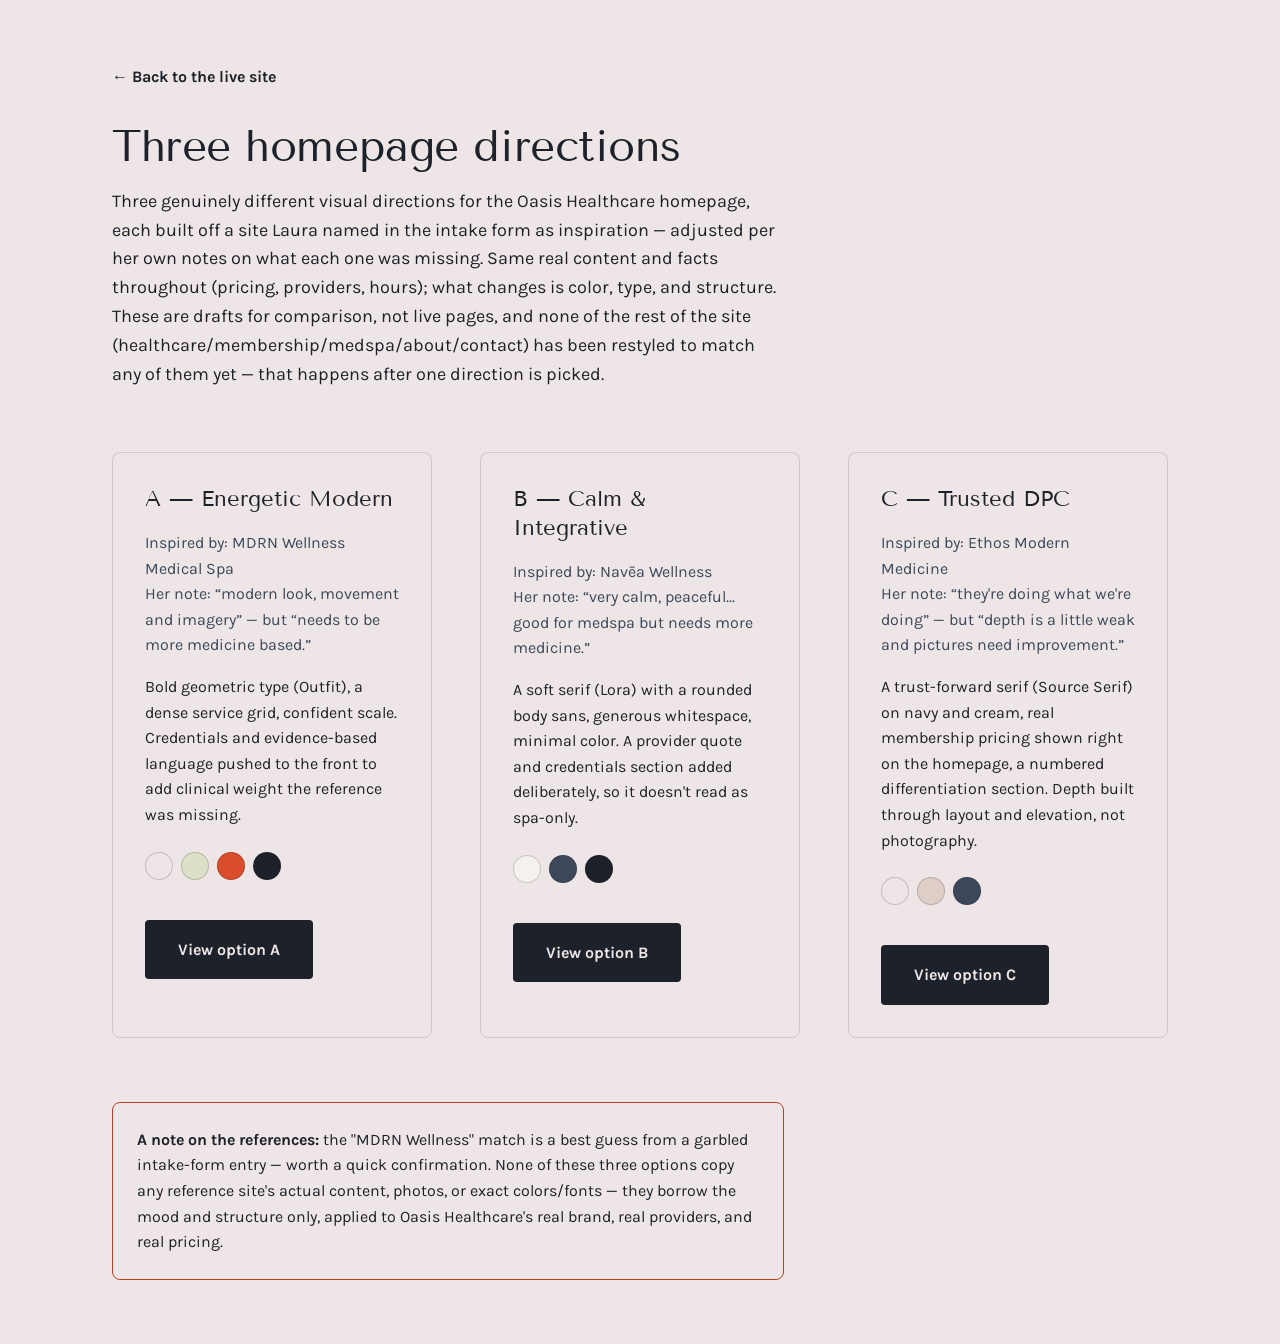
==== previews/index.html @ 7d480e85 "Add 3 homepage design options for client review Per the call transcript's own plan (mock up the home" ====
<!DOCTYPE html>
<html lang="en">
<head>
<meta charset="utf-8">
<meta name="viewport" content="width=device-width, initial-scale=1">
<title>Homepage Design Options | Oasis Healthcare</title>
<meta name="description" content="Three homepage design directions for Oasis Healthcare, for comparison.">
<meta name="robots" content="noindex,nofollow">
<link rel="icon" href="../favicon.ico" sizes="any">
<link rel="preconnect" href="https://fonts.googleapis.com">
<link rel="preconnect" href="https://fonts.gstatic.com" crossorigin>
<link href="https://fonts.googleapis.com/css2?family=Tenor+Sans&family=Karla:ital,wght@0,400;0,700;1,400&display=swap" rel="stylesheet">
<link rel="stylesheet" href="../styles.css">
<style>
  .option-grid { display: grid; gap: var(--space-5); margin-top: var(--space-6); }
  @media (min-width: 56rem) { .option-grid { grid-template-columns: repeat(3, 1fr); } }
  .option-card { background: var(--color-paper); border: 1px solid rgba(29,33,41,0.14); border-radius: var(--radius-md); padding: var(--space-4); display: flex; flex-direction: column; gap: var(--space-2); }
  .option-card__swatches { display: flex; gap: var(--space-1); margin-top: var(--space-1); }
  .option-card__swatch { width: 1.75rem; height: 1.75rem; border-radius: 50%; border: 1px solid rgba(29,33,41,0.2); }
  .option-card__meta { font-size: var(--text-body); color: var(--color-slate); }
</style>
</head>
<body>
<main class="wrap" style="padding-block: var(--space-6);">
  <a href="../index.html" style="font-weight: 700;">&larr; Back to the live site</a>
  <h1 class="h2" style="margin-top: var(--space-4);">Three homepage directions</h1>
  <p class="lede" style="margin-top: var(--space-2); max-width: 42rem;">Three genuinely different visual directions for the Oasis Healthcare homepage, each built off a site Laura named in the intake form as inspiration &mdash; adjusted per her own notes on what each one was missing. Same real content and facts throughout (pricing, providers, hours); what changes is color, type, and structure. These are drafts for comparison, not live pages, and none of the rest of the site (healthcare/membership/medspa/about/contact) has been restyled to match any of them yet &mdash; that happens after one direction is picked.</p>

  <div class="option-grid">
    <div class="option-card">
      <h2 class="h4">A &mdash; Energetic Modern</h2>
      <p class="option-card__meta">Inspired by: MDRN Wellness Medical Spa<br>Her note: &ldquo;modern look, movement and imagery&rdquo; &mdash; but &ldquo;needs to be more medicine based.&rdquo;</p>
      <p>Bold geometric type (Outfit), a dense service grid, confident scale. Credentials and evidence-based language pushed to the front to add clinical weight the reference was missing.</p>
      <div class="option-card__swatches" aria-hidden="true">
        <span class="option-card__swatch" style="background:#EEE6E6"></span>
        <span class="option-card__swatch" style="background:#DCE0C6"></span>
        <span class="option-card__swatch" style="background:#D94D2A"></span>
        <span class="option-card__swatch" style="background:#1D2129"></span>
      </div>
      <a class="btn btn--primary" style="margin-top: var(--space-3); align-self: flex-start;" href="landing-energetic.html">View option A</a>
    </div>

    <div class="option-card">
      <h2 class="h4">B &mdash; Calm &amp; Integrative</h2>
      <p class="option-card__meta">Inspired by: Nav&#275;a Wellness<br>Her note: &ldquo;very calm, peaceful... good for medspa but needs more medicine.&rdquo;</p>
      <p>A soft serif (Lora) with a rounded body sans, generous whitespace, minimal color. A provider quote and credentials section added deliberately, so it doesn't read as spa-only.</p>
      <div class="option-card__swatches" aria-hidden="true">
        <span class="option-card__swatch" style="background:#F5F1EC"></span>
        <span class="option-card__swatch" style="background:#3C485A"></span>
        <span class="option-card__swatch" style="background:#1D2129"></span>
      </div>
      <a class="btn btn--primary" style="margin-top: var(--space-3); align-self: flex-start;" href="landing-calm.html">View option B</a>
    </div>

    <div class="option-card">
      <h2 class="h4">C &mdash; Trusted DPC</h2>
      <p class="option-card__meta">Inspired by: Ethos Modern Medicine<br>Her note: &ldquo;they're doing what we're doing&rdquo; &mdash; but &ldquo;depth is a little weak and pictures need improvement.&rdquo;</p>
      <p>A trust-forward serif (Source Serif) on navy and cream, real membership pricing shown right on the homepage, a numbered differentiation section. Depth built through layout and elevation, not photography.</p>
      <div class="option-card__swatches" aria-hidden="true">
        <span class="option-card__swatch" style="background:#EEE6E6"></span>
        <span class="option-card__swatch" style="background:#DFCEC8"></span>
        <span class="option-card__swatch" style="background:#3C485A"></span>
      </div>
      <a class="btn btn--primary" style="margin-top: var(--space-3); align-self: flex-start;" href="landing-trusted.html">View option C</a>
    </div>
  </div>

  <div class="notice" style="margin-top: var(--space-6); max-width: 42rem;">
    <p><strong>A note on the references:</strong> the "MDRN Wellness" match is a best guess from a garbled intake-form entry &mdash; worth a quick confirmation. None of these three options copy any reference site's actual content, photos, or exact colors/fonts &mdash; they borrow the mood and structure only, applied to Oasis Healthcare's real brand, real providers, and real pricing.</p>
  </div>
</main>
</body>
</html>
---- styles.css ----
@import url("tokens.css");

/* ---------------------------------------------------------------------
   Reset & base
--------------------------------------------------------------------- */
*, *::before, *::after { box-sizing: border-box; }
html, body { margin: 0; padding: 0; }
html {
  overflow-x: clip;
  -webkit-text-size-adjust: 100%;
}
body {
  overflow-x: clip;
  background: var(--color-paper);
  color: var(--color-ink);
  font-family: var(--font-body);
  font-size: var(--text-body);
  line-height: 1.6;
  -webkit-font-smoothing: antialiased;
}
img, svg { display: block; max-width: 100%; height: auto; }
a { color: inherit; text-decoration: none; }
ul, ol { margin: 0; padding: 0; list-style: none; }
button, input, textarea { font: inherit; color: inherit; }
h1, h2, h3, h4 {
  font-family: var(--font-display);
  font-weight: 400;
  margin: 0;
  overflow-wrap: anywhere;
  min-width: 0;
}
p { margin: 0; }

/* Focus ring — never animated, always visible */
a:focus-visible,
button:focus-visible,
input:focus-visible,
textarea:focus-visible,
summary:focus-visible {
  outline: 2px solid var(--color-focus);
  outline-offset: 2px;
}

@media (prefers-reduced-motion: reduce) {
  *, *::before, *::after {
    animation-duration: 0.01ms !important;
    animation-iteration-count: 1 !important;
    transition-duration: 0.01ms !important;
    scroll-behavior: auto !important;
  }
}

/* ---------------------------------------------------------------------
   Layout
--------------------------------------------------------------------- */
.wrap {
  max-width: var(--max-width);
  margin-inline: auto;
  padding-inline: var(--space-3);
}
@media (min-width: 48rem) {
  .wrap { padding-inline: var(--space-5); }
}

.section { padding-block: var(--space-6); }
@media (min-width: 48rem) {
  .section { padding-block: var(--space-7); }
}
.section--tint { background: var(--color-paper-tint); }
.section--slate { background: var(--color-slate); color: var(--color-paper); --color-focus: var(--color-paper); }
.section--slate h1, .section--slate h2, .section--slate h3, .section--slate h4 { color: var(--color-paper); }

.grid { display: grid; gap: var(--space-4); }
@media (min-width: 48rem) {
  .grid--2 { grid-template-columns: repeat(2, minmax(0, 1fr)); }
  .grid--3 { grid-template-columns: repeat(3, minmax(0, 1fr)); }
}

/* ---------------------------------------------------------------------
   Typography
--------------------------------------------------------------------- */
.h1 {
  font-size: var(--text-h1);
  line-height: 1.08;
  letter-spacing: -0.015em;
}
@media (min-width: 48rem) {
  .h1 { font-size: var(--text-h1-desktop); }
}
.h2 {
  font-size: var(--text-h2);
  line-height: 1.12;
  letter-spacing: -0.01em;
}
@media (min-width: 48rem) {
  .h2 { font-size: var(--text-h2-desktop); }
}
.h3 { font-size: var(--text-h3); line-height: 1.2; }
.h4 { font-size: var(--text-h4); line-height: 1.3; }

.lede {
  font-size: var(--text-body-lg);
  line-height: 1.6;
}
.muted { color: var(--color-slate); }
.stat {
  font-family: var(--font-display);
  font-size: var(--text-stat);
  line-height: 1;
  color: var(--color-accent-deep); /* safe on both paper and paper-tint, see tokens.css */
}
.section--slate .stat { color: var(--color-paper); } /* accent-deep fails contrast on slate — use paper instead */

/* ---------------------------------------------------------------------
   Buttons
   Primary uses ink fill (13.13:1 with paper text) rather than the brand
   terracotta as a fill — terracotta only reaches ~4:1 against white/paper
   text, short of the 4.5:1 floor for normal-size button labels. Terracotta
   stays reserved for large text, icons, and borders. See tokens.css.
--------------------------------------------------------------------- */
.btn {
  display: inline-flex;
  align-items: center;
  justify-content: center;
  gap: var(--space-1);
  padding: var(--space-2) var(--space-4);
  font-size: var(--text-body);
  font-weight: 700;
  border-radius: var(--radius-sm);
  border: 1.5px solid transparent;
  cursor: pointer;
  transition: background-color var(--dur-base) var(--ease-out), color var(--dur-base) var(--ease-out), border-color var(--dur-base) var(--ease-out);
  min-height: 44px;
}
.btn--primary {
  background: var(--color-ink);
  color: var(--color-paper);
}
.btn--primary:hover { background: #2c333f; }
.btn--primary:active { background: #14171d; }

.btn--outline {
  background: transparent;
  color: var(--color-ink);
  border-color: var(--color-ink);
}
.btn--outline:hover { background: var(--color-ink); color: var(--color-paper); }

.section--slate .btn--outline {
  color: var(--color-paper);
  border-color: var(--color-paper);
}
.section--slate .btn--outline:hover { background: var(--color-paper); color: var(--color-slate); }

.btn:disabled { opacity: 0.5; cursor: not-allowed; }

/* ---------------------------------------------------------------------
   Nav
--------------------------------------------------------------------- */
.nav {
  position: sticky;
  top: 0;
  z-index: 40;
  background: rgba(238, 230, 230, 0.94);
  backdrop-filter: blur(10px);
  -webkit-backdrop-filter: blur(10px);
  border-bottom: 1px solid rgba(29, 33, 41, 0.1);
}
.nav__row {
  display: flex;
  align-items: center;
  justify-content: space-between;
  gap: var(--space-3);
  height: 4.5rem;
}
.nav__logo { flex-shrink: 0; display: block; }
.nav__logo img { height: 2rem; width: auto; display: block; }

.nav__links {
  display: none;
  align-items: center;
  gap: var(--space-4);
}
@media (min-width: 64rem) {
  .nav__links { display: flex; }
}
.nav__links a {
  font-size: var(--text-body);
  font-weight: 700;
  padding: var(--space-1) 0;
  border-bottom: 2px solid transparent;
  transition: border-color var(--dur-base) var(--ease-out);
}
.nav__links a:hover,
.nav__links a[aria-current="page"] { border-color: var(--color-accent); }

.nav__cta { display: none; }
@media (min-width: 64rem) { .nav__cta { display: inline-flex; } }

.nav__toggle {
  display: inline-flex;
  align-items: center;
  justify-content: center;
  width: 44px;
  height: 44px;
  background: none;
  border: none;
  cursor: pointer;
  padding: 0;
}
@media (min-width: 64rem) { .nav__toggle { display: none; } }
.nav__toggle .icon-close { display: none; }
.nav__toggle.is-open .icon-open { display: none; }
.nav__toggle.is-open .icon-close { display: block; }

.mobile-menu {
  display: none;
  flex-direction: column;
  gap: var(--space-1);
  padding: var(--space-3);
  border-top: 1px solid rgba(29, 33, 41, 0.1);
  background: var(--color-paper);
}
.mobile-menu.is-open { display: flex; }
@media (min-width: 64rem) { .mobile-menu { display: none !important; } }
.mobile-menu a {
  padding: var(--space-2) var(--space-1);
  font-size: var(--text-body);
  font-weight: 700;
}
.mobile-menu a[aria-current="page"] { color: var(--color-accent); }
.mobile-menu .btn { margin-top: var(--space-2); align-self: flex-start; }

/* ---------------------------------------------------------------------
   Hero
--------------------------------------------------------------------- */
.hero {
  padding-block: var(--space-7) var(--space-6);
}
@media (min-width: 48rem) {
  .hero { padding-block: var(--space-8) var(--space-7); }
}
.hero__lede {
  max-width: 40rem;
  margin-top: var(--space-3);
}
.hero__actions {
  display: flex;
  flex-wrap: wrap;
  gap: var(--space-2);
  margin-top: var(--space-5);
}

/* ---------------------------------------------------------------------
   Division / feature bands (home page) — deliberately not identical
   icon-title-body-card repeats; each band varies image position/weight.
--------------------------------------------------------------------- */
.band {
  display: grid;
  gap: var(--space-4);
  align-items: start;
}
@media (min-width: 64rem) {
  .band { grid-template-columns: 1fr 1fr; gap: var(--space-6); align-items: center; }
  .band--reverse .band__figure { order: -1; }
}
.band__figure {
  background: var(--color-paper-tint);
  border-radius: var(--radius-md);
  padding: var(--space-5);
  display: flex;
  flex-direction: column;
  gap: var(--space-3);
}
.section--slate .band__figure { background: rgba(238, 230, 230, 0.08); }
.band__figure-stat { display: flex; align-items: baseline; gap: var(--space-2); }
.band__figure-stat .stat { font-size: 2.25rem; }
.band__list { display: flex; flex-direction: column; gap: var(--space-2); margin-top: var(--space-2); }
.band__list li { padding-left: var(--space-3); position: relative; }
.band__list li::before {
  content: "";
  position: absolute;
  left: 0;
  top: 0.65em;
  width: 6px;
  height: 6px;
  border-radius: 50%;
  background: var(--color-accent);
}

/* ---------------------------------------------------------------------
   Service list (division pages)
--------------------------------------------------------------------- */
.service {
  padding-block: var(--space-4);
  border-top: 1px solid rgba(29, 33, 41, 0.12);
}
.service:first-child { border-top: none; }
.service__head {
  display: flex;
  justify-content: space-between;
  align-items: baseline;
  gap: var(--space-2);
  flex-wrap: wrap;
}
.service__body { margin-top: var(--space-1); max-width: 48rem; }
.service__meta { font-weight: 700; color: var(--color-slate); }

/* ---------------------------------------------------------------------
   Cards — used only for genuinely discrete/comparable items
   (treatment packages, pricing tiers), not as a universal layout default
--------------------------------------------------------------------- */
.card {
  background: var(--color-paper);
  border: 1px solid rgba(29, 33, 41, 0.12);
  border-radius: var(--radius-md);
  padding: var(--space-4);
  display: flex;
  flex-direction: column;
  gap: var(--space-2);
  height: 100%;
}
.card__title { }
.card__list { display: flex; flex-direction: column; gap: var(--space-1); margin-top: var(--space-2); }
.card__list li { padding-left: var(--space-3); position: relative; }
.card__list li::before {
  content: "";
  position: absolute;
  left: 0;
  top: 0.6em;
  width: 5px;
  height: 5px;
  border-radius: 50%;
  background: var(--color-accent);
}

/* ---------------------------------------------------------------------
   Provider bios — no stock photography; a simple typographic mark
   stands in for a portrait until the client supplies real photos.
--------------------------------------------------------------------- */
.provider {
  display: grid;
  gap: var(--space-3);
  grid-template-columns: auto 1fr;
  align-items: start;
}
.provider__mark {
  width: 4rem;
  height: 4rem;
  border-radius: 50%;
  background: var(--color-ink);
  color: var(--color-paper);
  display: flex;
  align-items: center;
  justify-content: center;
  font-family: var(--font-display);
  font-size: 1.5rem;
  flex-shrink: 0;
}
.provider__name { }
.provider__credential { color: var(--color-slate); font-weight: 700; margin-top: 0.15em; }
.provider__division { color: var(--color-accent); font-weight: 700; font-size: var(--text-body); margin-top: 0.15em; }
.provider__bio { margin-top: var(--space-2); max-width: 40rem; }

/* ---------------------------------------------------------------------
   FAQ accordion
--------------------------------------------------------------------- */
.faq { border-top: 1px solid rgba(29, 33, 41, 0.12); }
.faq__item { border-bottom: 1px solid rgba(29, 33, 41, 0.12); }
.faq__question {
  width: 100%;
  display: flex;
  align-items: center;
  justify-content: space-between;
  gap: var(--space-3);
  padding-block: var(--space-3);
  background: none;
  border: none;
  text-align: left;
  cursor: pointer;
  font-family: var(--font-display);
  font-size: var(--text-h4);
}
.faq__icon {
  flex-shrink: 0;
  transition: transform var(--dur-base) var(--ease-out);
}
.faq__question.is-open .faq__icon { transform: rotate(45deg); }
.faq__answer {
  display: grid;
  grid-template-rows: 0fr;
  transition: grid-template-rows var(--dur-base) var(--ease-in-out);
}
.faq__answer.is-open { grid-template-rows: 1fr; }
.faq__answer-inner { overflow: hidden; }
.faq__answer p { padding-bottom: var(--space-3); max-width: 42rem; }

/* ---------------------------------------------------------------------
   Contact / hours table
--------------------------------------------------------------------- */
.hours-table { display: flex; flex-direction: column; gap: var(--space-1); }
.hours-table__row {
  display: flex;
  justify-content: space-between;
  gap: var(--space-3);
  padding-block: var(--space-1);
}

/* ---------------------------------------------------------------------
   Callout / notice (used for honest "pricing not yet published" notes)
--------------------------------------------------------------------- */
.notice {
  border: 1.5px solid var(--color-accent-deep); /* safe on both paper and paper-tint, see tokens.css */
  border-radius: var(--radius-md);
  padding: var(--space-3);
  display: flex;
  flex-direction: column;
  gap: var(--space-1);
}

/* ---------------------------------------------------------------------
   Footer
--------------------------------------------------------------------- */
.footer {
  background: var(--color-slate);
  color: var(--color-paper);
  padding-block: var(--space-6);
}
.footer h1, .footer h2, .footer h3, .footer h4 { color: var(--color-paper); }
.footer__grid {
  display: grid;
  gap: var(--space-5);
}
@media (min-width: 48rem) {
  .footer__grid { grid-template-columns: 1.3fr 1fr 1fr; }
}
.footer__logo img { height: 1.75rem; width: auto; margin-bottom: var(--space-2); }
.footer__blurb { color: rgba(238, 230, 230, 0.82); max-width: 26rem; }
.footer__heading {
  font-weight: 700;
  margin-bottom: var(--space-2);
}
.footer__list { display: flex; flex-direction: column; gap: var(--space-2); }
.footer__list a { color: rgba(238, 230, 230, 0.82); }
.footer__list a:hover { color: var(--color-paper); }
.footer__bottom {
  margin-top: var(--space-6);
  padding-top: var(--space-4);
  display: flex;
  flex-wrap: wrap;
  justify-content: space-between;
  gap: var(--space-2);
  color: rgba(238, 230, 230, 0.7);
  font-size: var(--text-body);
}
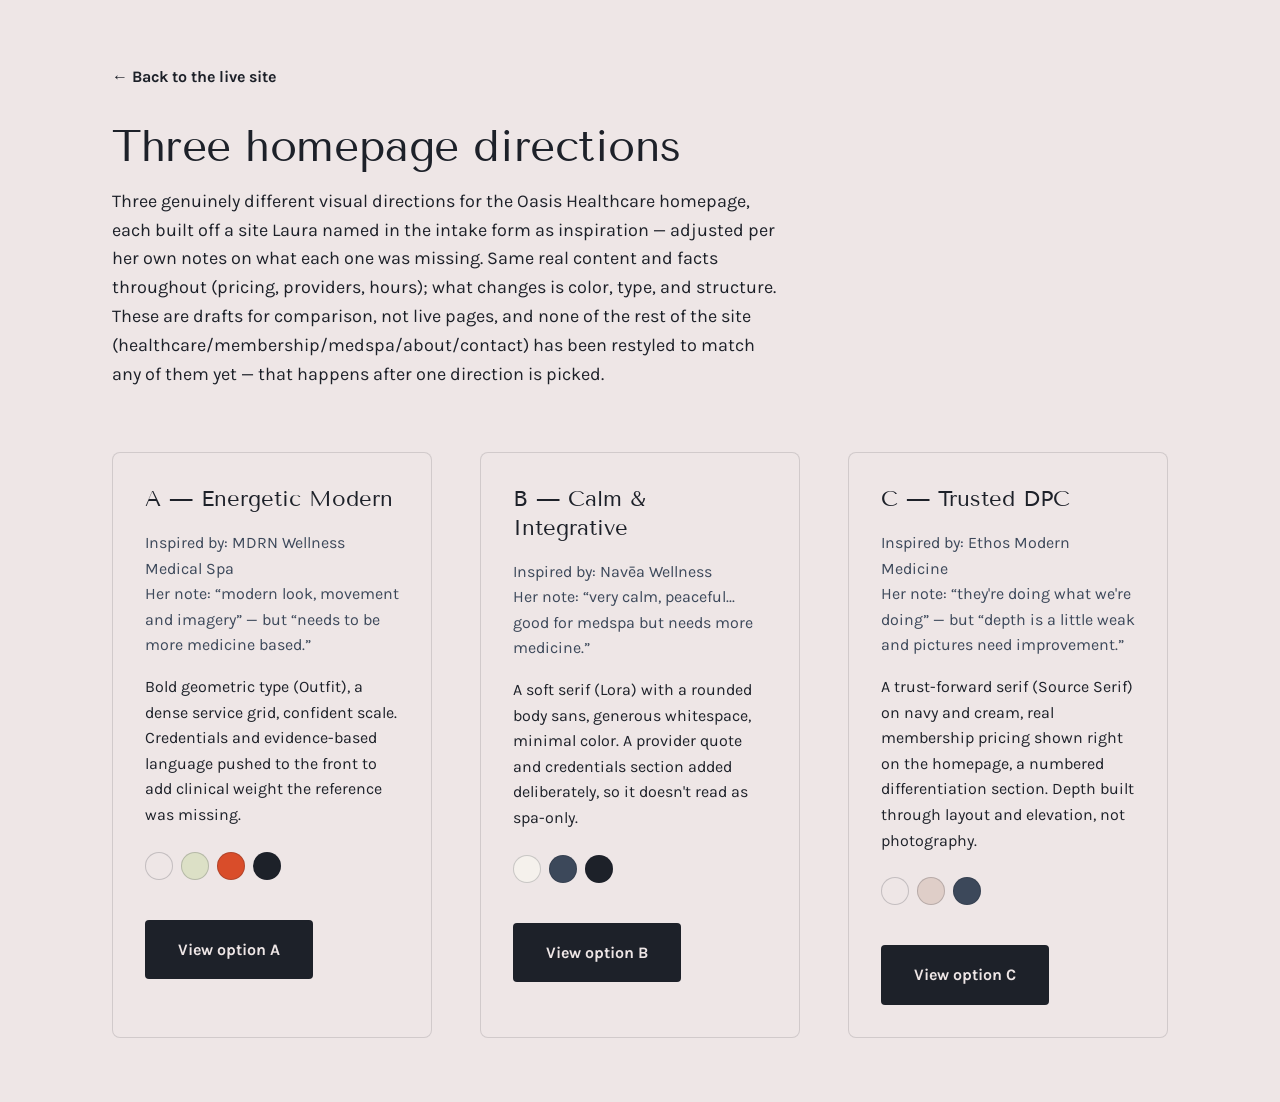
==== commit 4590daf7: "Remove reference-note callout from landing options comparison page" ====
--- a/previews/index.html
+++ b/previews/index.html
@@ -64,10 +64,6 @@
       <a class="btn btn--primary" style="margin-top: var(--space-3); align-self: flex-start;" href="landing-trusted.html">View option C</a>
     </div>
   </div>
-
-  <div class="notice" style="margin-top: var(--space-6); max-width: 42rem;">
-    <p><strong>A note on the references:</strong> the "MDRN Wellness" match is a best guess from a garbled intake-form entry &mdash; worth a quick confirmation. None of these three options copy any reference site's actual content, photos, or exact colors/fonts &mdash; they borrow the mood and structure only, applied to Oasis Healthcare's real brand, real providers, and real pricing.</p>
-  </div>
 </main>
 </body>
 </html>
--- a/styles.css
+++ b/styles.css
@@ -129,9 +129,11 @@
   border-radius: var(--radius-sm);
   border: 1.5px solid transparent;
   cursor: pointer;
-  transition: background-color var(--dur-base) var(--ease-out), color var(--dur-base) var(--ease-out), border-color var(--dur-base) var(--ease-out);
+  transition: transform var(--dur-base) var(--ease-out);
   min-height: 44px;
 }
+.btn:hover { transform: translateY(-1px); }
+.btn:active { transform: translateY(0); }
 .btn--primary {
   background: var(--color-ink);
   color: var(--color-paper);
@@ -185,14 +187,25 @@
   .nav__links { display: flex; }
 }
 .nav__links a {
+  position: relative;
   font-size: var(--text-body);
   font-weight: 700;
   padding: var(--space-1) 0;
-  border-bottom: 2px solid transparent;
-  transition: border-color var(--dur-base) var(--ease-out);
-}
-.nav__links a:hover,
-.nav__links a[aria-current="page"] { border-color: var(--color-accent); }
+}
+.nav__links a::after {
+  content: "";
+  position: absolute;
+  left: 0;
+  right: 0;
+  bottom: -2px;
+  height: 2px;
+  background: var(--color-accent);
+  transform: scaleX(0);
+  transform-origin: left;
+  transition: transform var(--dur-base) var(--ease-out);
+}
+.nav__links a:hover::after,
+.nav__links a[aria-current="page"]::after { transform: scaleX(1); }
 
 .nav__cta { display: none; }
 @media (min-width: 64rem) { .nav__cta { display: inline-flex; } }
@@ -293,9 +306,7 @@
 --------------------------------------------------------------------- */
 .service {
   padding-block: var(--space-4);
-  border-top: 1px solid rgba(29, 33, 41, 0.12);
-}
-.service:first-child { border-top: none; }
+}
 .service__head {
   display: flex;
   justify-content: space-between;
@@ -365,8 +376,7 @@
 /* ---------------------------------------------------------------------
    FAQ accordion
 --------------------------------------------------------------------- */
-.faq { border-top: 1px solid rgba(29, 33, 41, 0.12); }
-.faq__item { border-bottom: 1px solid rgba(29, 33, 41, 0.12); }
+.faq__item + .faq__item { margin-top: var(--space-2); }
 .faq__question {
   width: 100%;
   display: flex;
@@ -389,11 +399,17 @@
 .faq__answer {
   display: grid;
   grid-template-rows: 0fr;
-  transition: grid-template-rows var(--dur-base) var(--ease-in-out);
 }
 .faq__answer.is-open { grid-template-rows: 1fr; }
 .faq__answer-inner { overflow: hidden; }
-.faq__answer p { padding-bottom: var(--space-3); max-width: 42rem; }
+.faq__answer p {
+  padding-bottom: var(--space-3);
+  max-width: 42rem;
+  opacity: 0;
+  transform: translateY(-4px);
+  transition: opacity var(--dur-base) var(--ease-out), transform var(--dur-base) var(--ease-out);
+}
+.faq__answer.is-open p { opacity: 1; transform: translateY(0); }
 
 /* ---------------------------------------------------------------------
    Contact / hours table
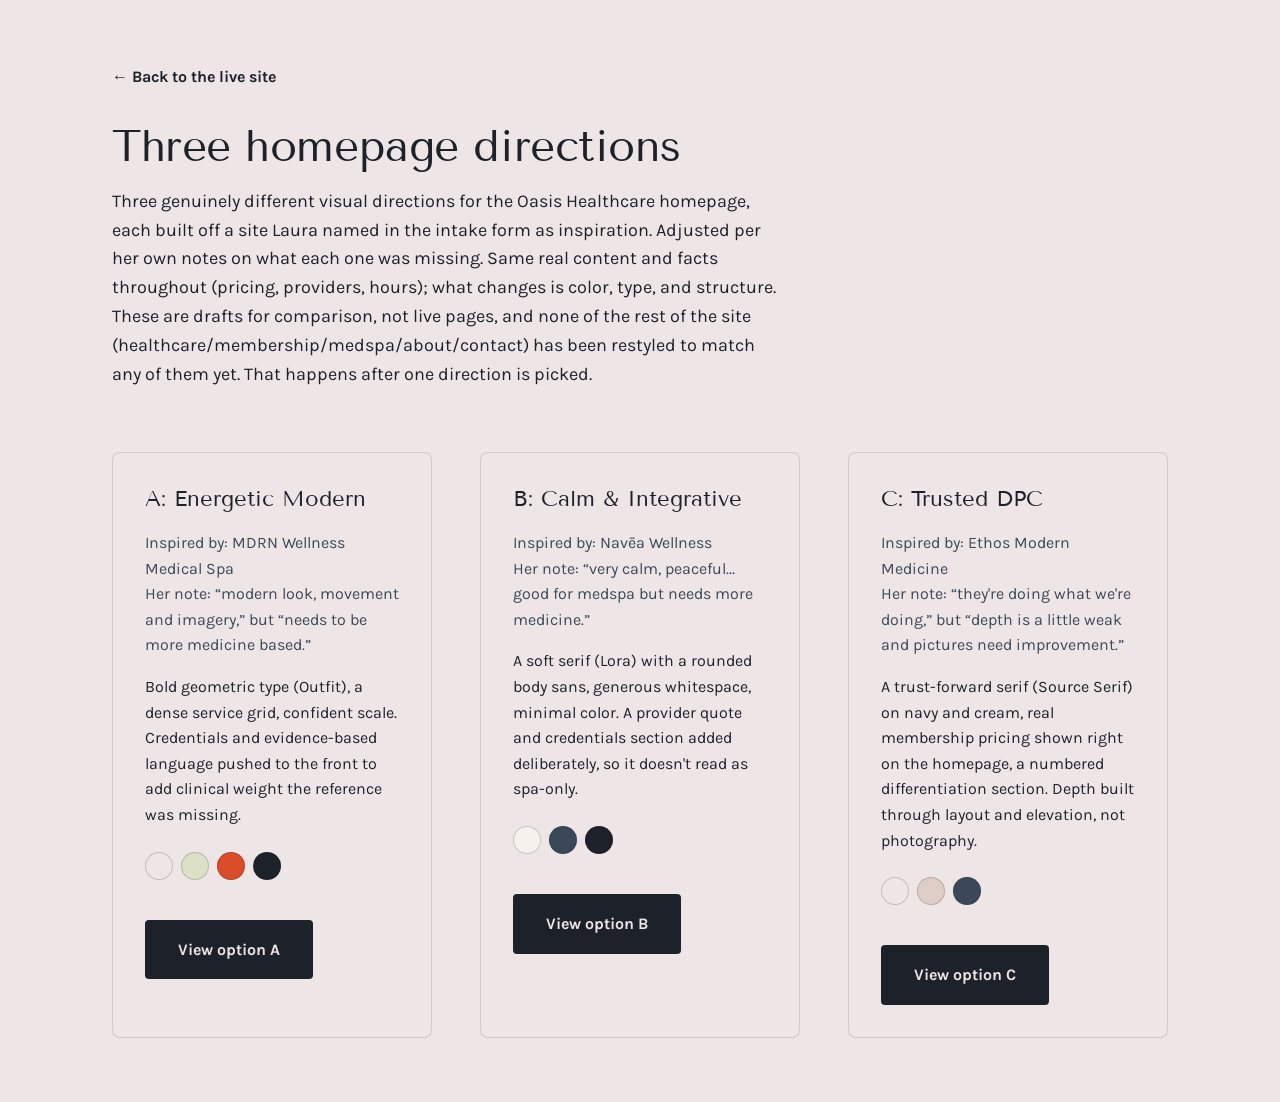
==== commit 5aff766c: "Remove all em dashes; elevate landing options B and C to match A Humanizer pass: replaced every em d" ====
--- a/previews/index.html
+++ b/previews/index.html
@@ -24,12 +24,12 @@
 <main class="wrap" style="padding-block: var(--space-6);">
   <a href="../index.html" style="font-weight: 700;">&larr; Back to the live site</a>
   <h1 class="h2" style="margin-top: var(--space-4);">Three homepage directions</h1>
-  <p class="lede" style="margin-top: var(--space-2); max-width: 42rem;">Three genuinely different visual directions for the Oasis Healthcare homepage, each built off a site Laura named in the intake form as inspiration &mdash; adjusted per her own notes on what each one was missing. Same real content and facts throughout (pricing, providers, hours); what changes is color, type, and structure. These are drafts for comparison, not live pages, and none of the rest of the site (healthcare/membership/medspa/about/contact) has been restyled to match any of them yet &mdash; that happens after one direction is picked.</p>
+  <p class="lede" style="margin-top: var(--space-2); max-width: 42rem;">Three genuinely different visual directions for the Oasis Healthcare homepage, each built off a site Laura named in the intake form as inspiration. Adjusted per her own notes on what each one was missing. Same real content and facts throughout (pricing, providers, hours); what changes is color, type, and structure. These are drafts for comparison, not live pages, and none of the rest of the site (healthcare/membership/medspa/about/contact) has been restyled to match any of them yet. That happens after one direction is picked.</p>
 
   <div class="option-grid">
     <div class="option-card">
-      <h2 class="h4">A &mdash; Energetic Modern</h2>
-      <p class="option-card__meta">Inspired by: MDRN Wellness Medical Spa<br>Her note: &ldquo;modern look, movement and imagery&rdquo; &mdash; but &ldquo;needs to be more medicine based.&rdquo;</p>
+      <h2 class="h4">A: Energetic Modern</h2>
+      <p class="option-card__meta">Inspired by: MDRN Wellness Medical Spa<br>Her note: &ldquo;modern look, movement and imagery,&rdquo; but &ldquo;needs to be more medicine based.&rdquo;</p>
       <p>Bold geometric type (Outfit), a dense service grid, confident scale. Credentials and evidence-based language pushed to the front to add clinical weight the reference was missing.</p>
       <div class="option-card__swatches" aria-hidden="true">
         <span class="option-card__swatch" style="background:#EEE6E6"></span>
@@ -41,7 +41,7 @@
     </div>
 
     <div class="option-card">
-      <h2 class="h4">B &mdash; Calm &amp; Integrative</h2>
+      <h2 class="h4">B: Calm &amp; Integrative</h2>
       <p class="option-card__meta">Inspired by: Nav&#275;a Wellness<br>Her note: &ldquo;very calm, peaceful... good for medspa but needs more medicine.&rdquo;</p>
       <p>A soft serif (Lora) with a rounded body sans, generous whitespace, minimal color. A provider quote and credentials section added deliberately, so it doesn't read as spa-only.</p>
       <div class="option-card__swatches" aria-hidden="true">
@@ -53,8 +53,8 @@
     </div>
 
     <div class="option-card">
-      <h2 class="h4">C &mdash; Trusted DPC</h2>
-      <p class="option-card__meta">Inspired by: Ethos Modern Medicine<br>Her note: &ldquo;they're doing what we're doing&rdquo; &mdash; but &ldquo;depth is a little weak and pictures need improvement.&rdquo;</p>
+      <h2 class="h4">C: Trusted DPC</h2>
+      <p class="option-card__meta">Inspired by: Ethos Modern Medicine<br>Her note: &ldquo;they're doing what we're doing,&rdquo; but &ldquo;depth is a little weak and pictures need improvement.&rdquo;</p>
       <p>A trust-forward serif (Source Serif) on navy and cream, real membership pricing shown right on the homepage, a numbered differentiation section. Depth built through layout and elevation, not photography.</p>
       <div class="option-card__swatches" aria-hidden="true">
         <span class="option-card__swatch" style="background:#EEE6E6"></span>
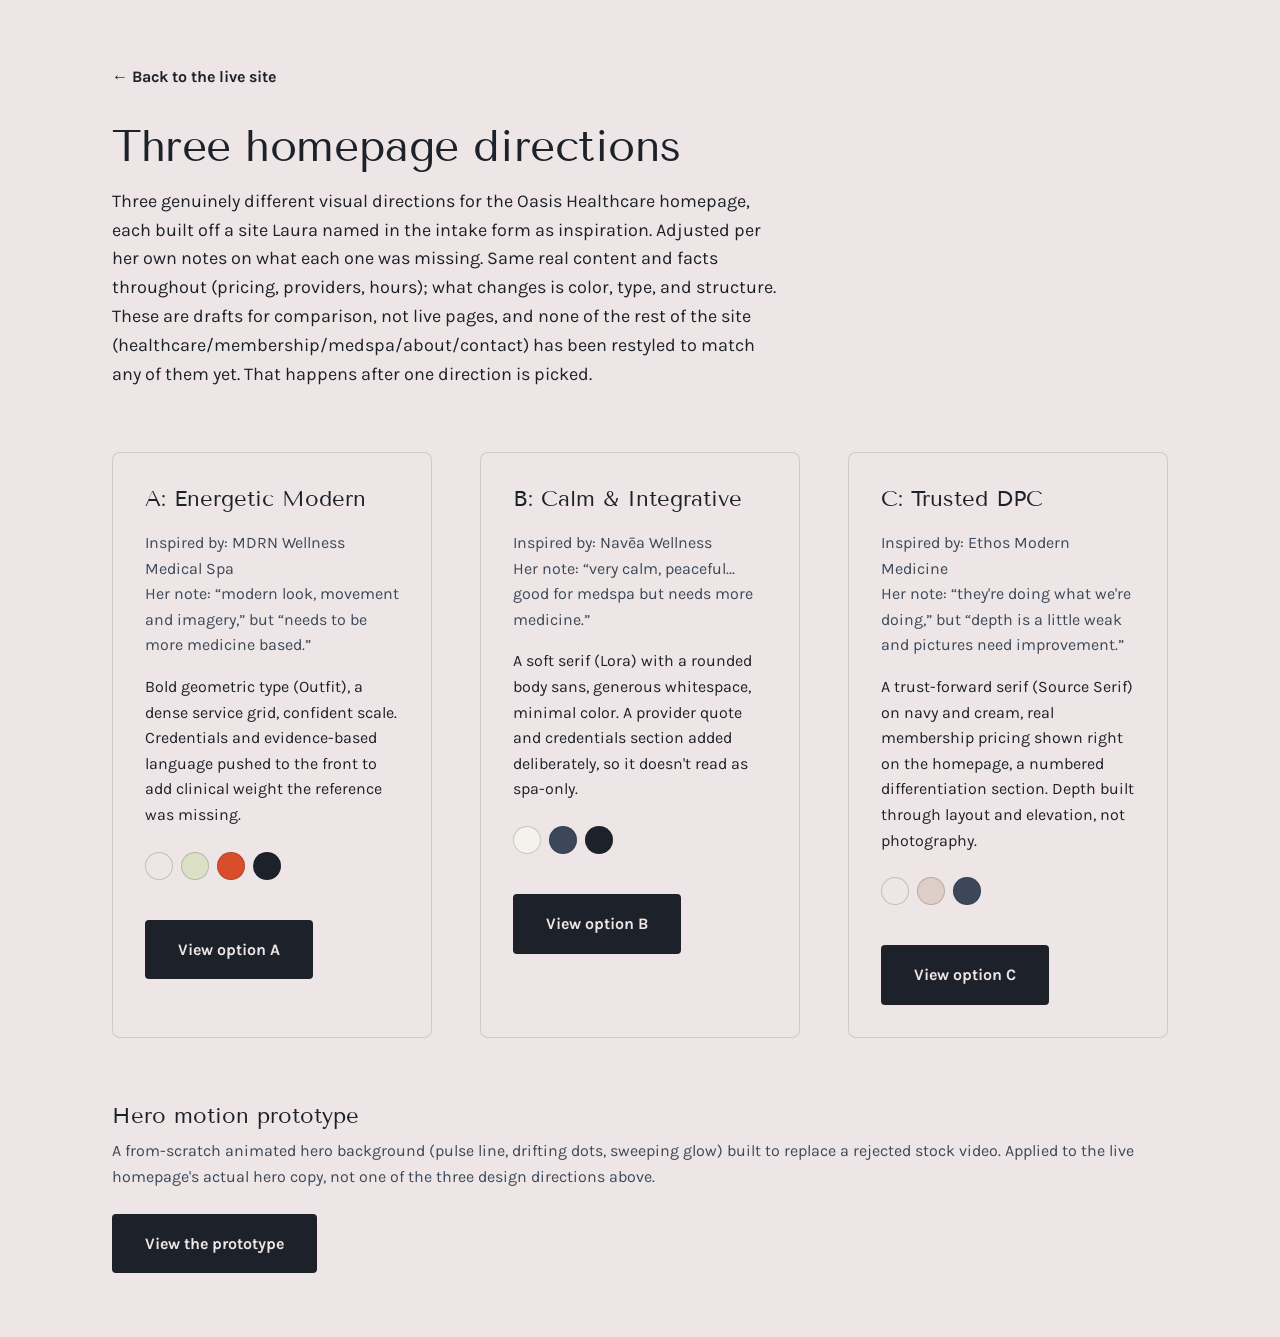
==== commit 30fe887e: "Add hero motion prototype (replaces rejected stock video) The uploaded hex-particle "tech grid" vide" ====
--- a/previews/index.html
+++ b/previews/index.html
@@ -64,6 +64,12 @@
       <a class="btn btn--primary" style="margin-top: var(--space-3); align-self: flex-start;" href="landing-trusted.html">View option C</a>
     </div>
   </div>
+
+  <div style="margin-top: var(--space-6);">
+    <h2 class="h4">Hero motion prototype</h2>
+    <p class="option-card__meta" style="margin-top: var(--space-1);">A from-scratch animated hero background (pulse line, drifting dots, sweeping glow) built to replace a rejected stock video. Applied to the live homepage's actual hero copy, not one of the three design directions above.</p>
+    <a class="btn btn--primary" style="margin-top: var(--space-3);" href="hero-motion-prototype.html">View the prototype</a>
+  </div>
 </main>
 </body>
 </html>
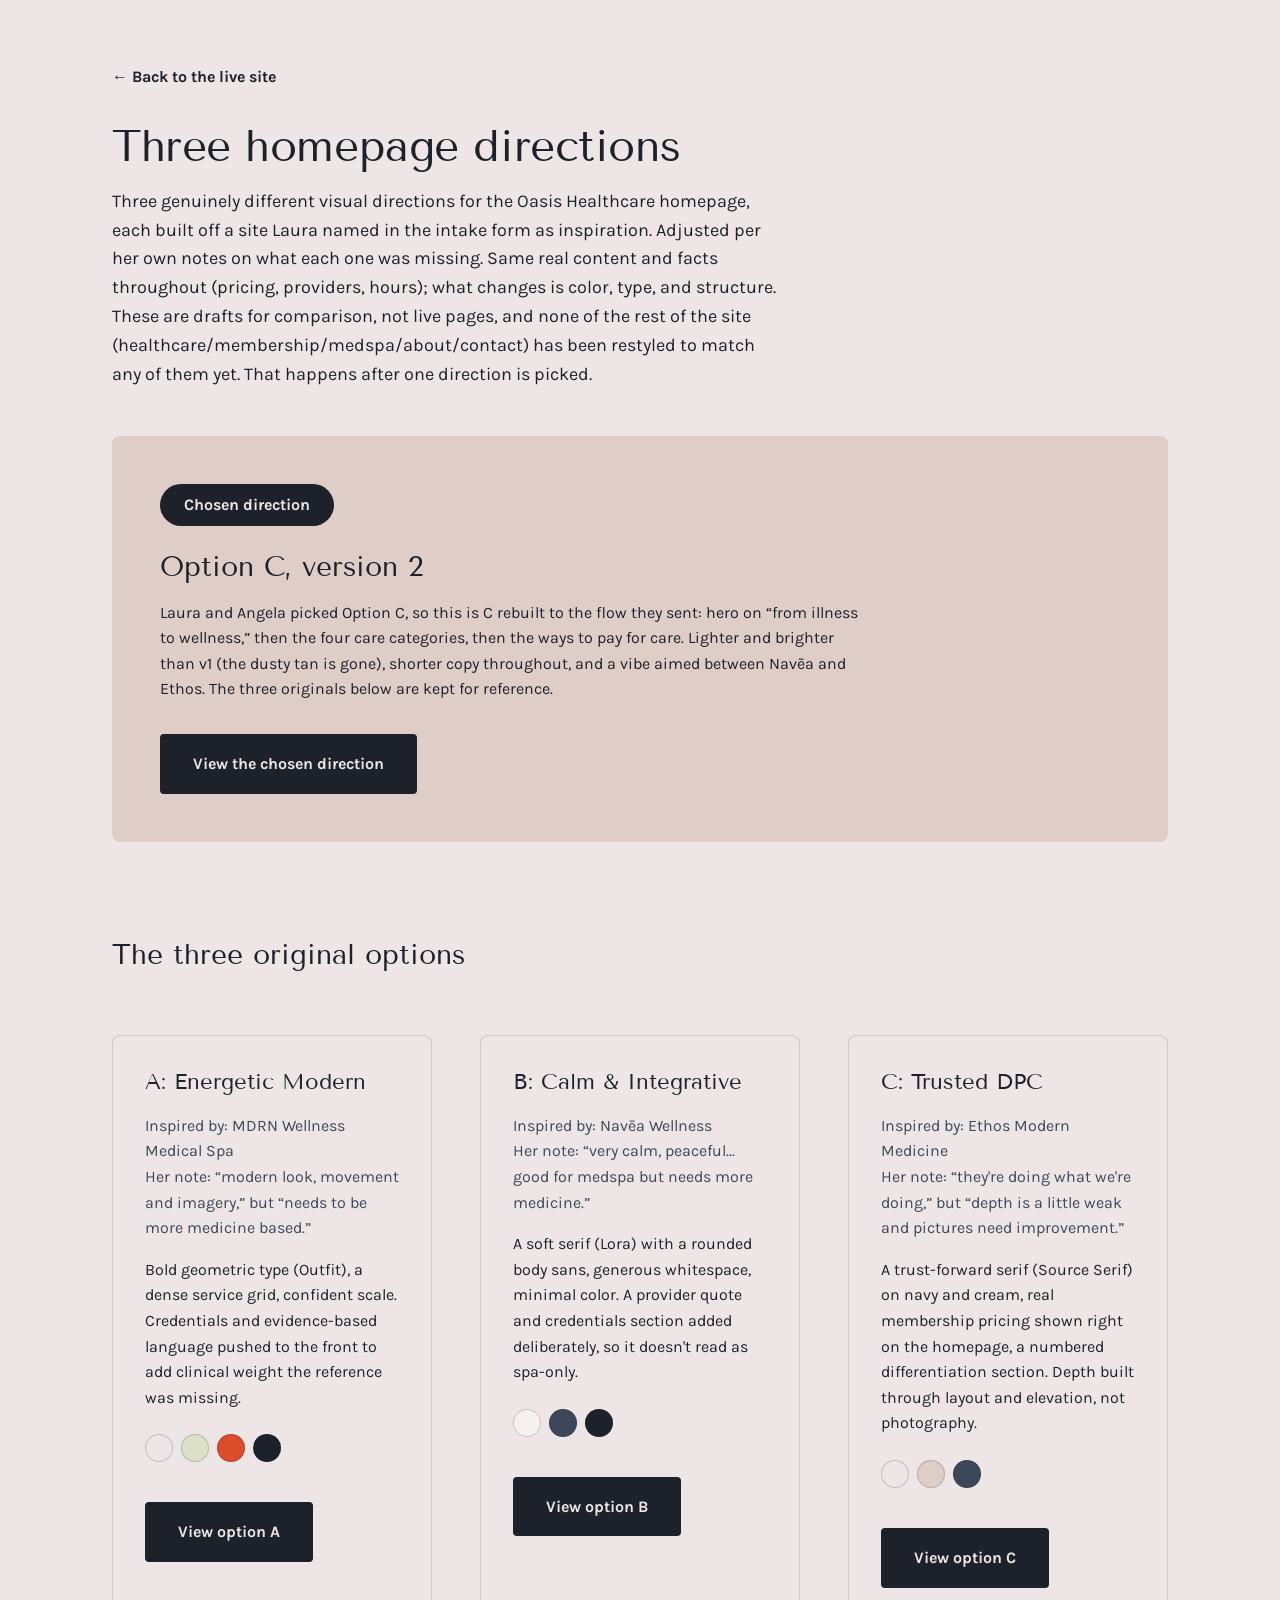
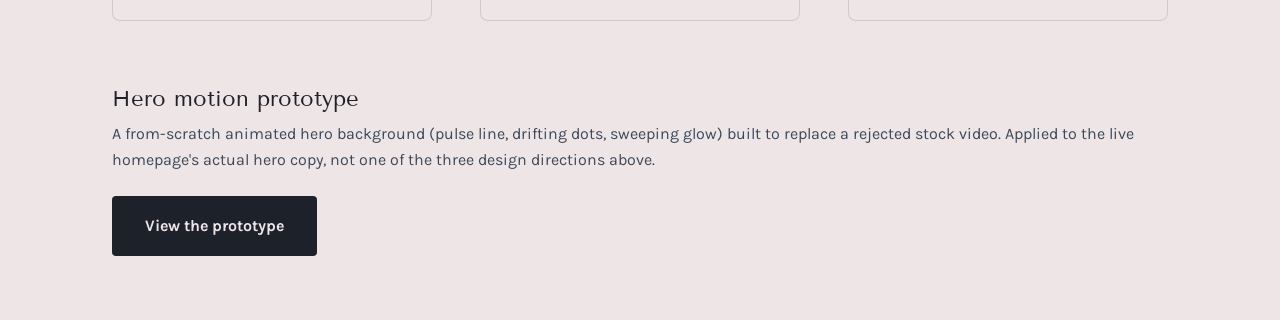
==== commit ca6a28f5: "Add Option C v2, rebuilt to the client's requested homepage flow Laura and Angela picked Option C an" ====
--- a/previews/index.html
+++ b/previews/index.html
@@ -18,6 +18,8 @@
   .option-card__swatches { display: flex; gap: var(--space-1); margin-top: var(--space-1); }
   .option-card__swatch { width: 1.75rem; height: 1.75rem; border-radius: 50%; border: 1px solid rgba(29,33,41,0.2); }
   .option-card__meta { font-size: var(--text-body); color: var(--color-slate); }
+  .selected { background: var(--color-paper-tint); border-radius: var(--radius-md); padding: var(--space-5); margin-top: var(--space-5); }
+  .selected__tag { display: inline-block; background: var(--color-ink); color: var(--color-paper); font-size: var(--text-body); font-weight: 700; padding: var(--space-1) var(--space-3); border-radius: 999px; }
 </style>
 </head>
 <body>
@@ -25,6 +27,15 @@
   <a href="../index.html" style="font-weight: 700;">&larr; Back to the live site</a>
   <h1 class="h2" style="margin-top: var(--space-4);">Three homepage directions</h1>
   <p class="lede" style="margin-top: var(--space-2); max-width: 42rem;">Three genuinely different visual directions for the Oasis Healthcare homepage, each built off a site Laura named in the intake form as inspiration. Adjusted per her own notes on what each one was missing. Same real content and facts throughout (pricing, providers, hours); what changes is color, type, and structure. These are drafts for comparison, not live pages, and none of the rest of the site (healthcare/membership/medspa/about/contact) has been restyled to match any of them yet. That happens after one direction is picked.</p>
+
+  <div class="selected">
+    <span class="selected__tag">Chosen direction</span>
+    <h2 class="h3" style="margin-top: var(--space-3);">Option C, version 2</h2>
+    <p style="margin-top: var(--space-2); max-width: 44rem;">Laura and Angela picked Option C, so this is C rebuilt to the flow they sent: hero on &ldquo;from illness to wellness,&rdquo; then the four care categories, then the ways to pay for care. Lighter and brighter than v1 (the dusty tan is gone), shorter copy throughout, and a vibe aimed between Nav&#275;a and Ethos. The three originals below are kept for reference.</p>
+    <a class="btn btn--primary" style="margin-top: var(--space-4);" href="landing-trusted-v2.html">View the chosen direction</a>
+  </div>
+
+  <h2 class="h3" style="margin-top: var(--space-7);">The three original options</h2>
 
   <div class="option-grid">
     <div class="option-card">
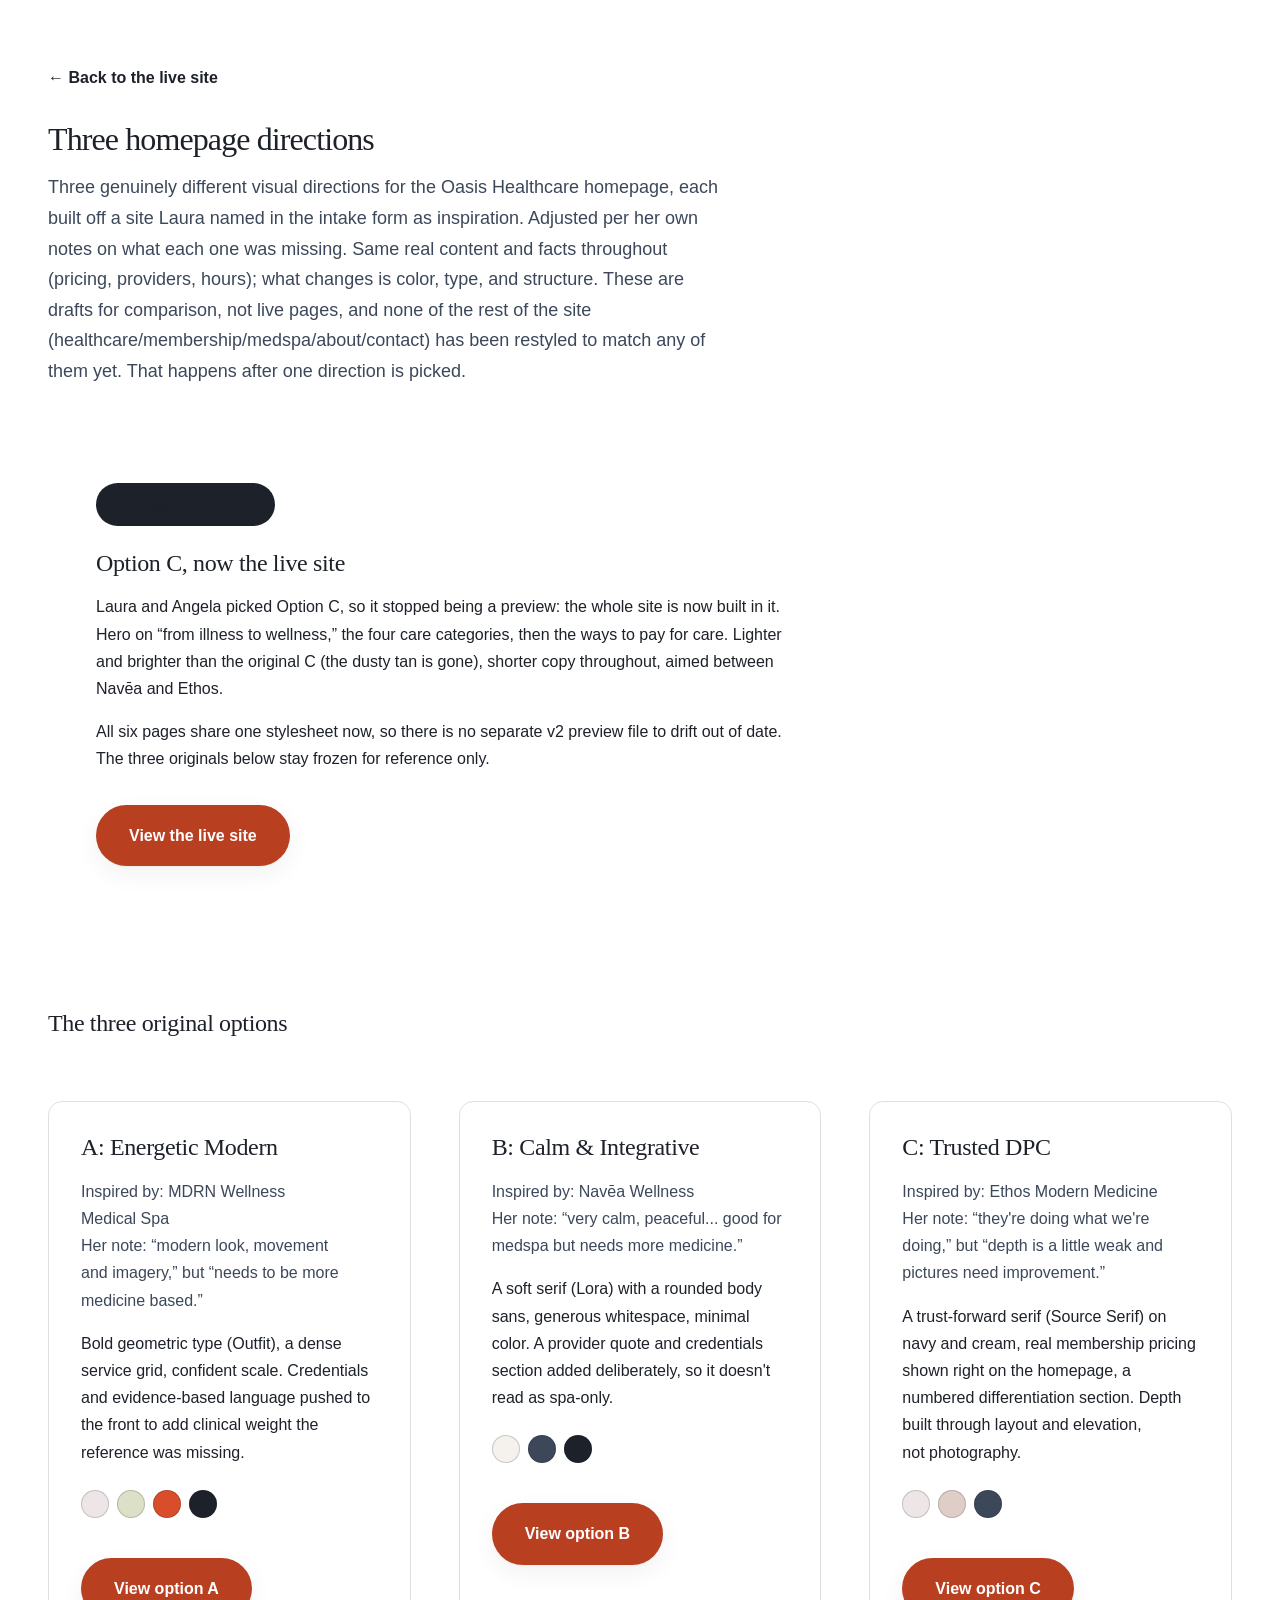
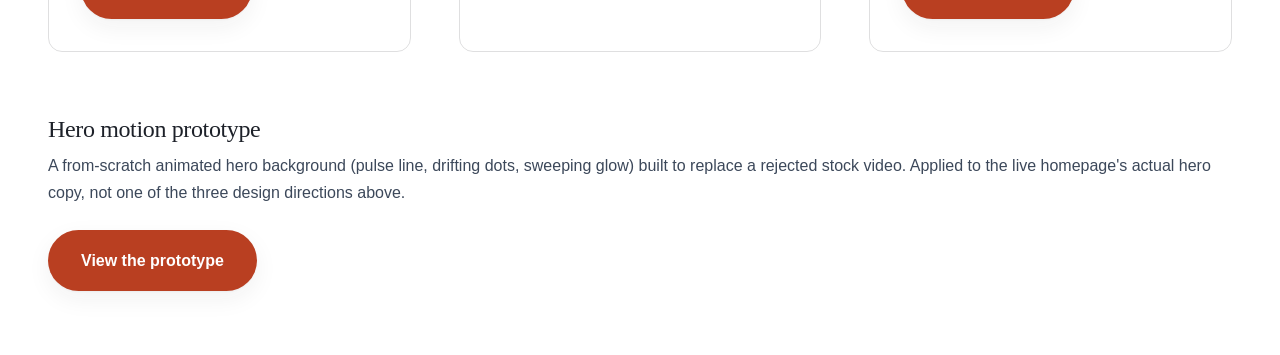
==== commit 0427e10c: "Build the whole site in the chosen direction, on one shared stylesheet Option C v2 was the approved " ====
--- a/previews/index.html
+++ b/previews/index.html
@@ -30,9 +30,10 @@
 
   <div class="selected">
     <span class="selected__tag">Chosen direction</span>
-    <h2 class="h3" style="margin-top: var(--space-3);">Option C, version 2</h2>
-    <p style="margin-top: var(--space-2); max-width: 44rem;">Laura and Angela picked Option C, so this is C rebuilt to the flow they sent: hero on &ldquo;from illness to wellness,&rdquo; then the four care categories, then the ways to pay for care. Lighter and brighter than v1 (the dusty tan is gone), shorter copy throughout, and a vibe aimed between Nav&#275;a and Ethos. The three originals below are kept for reference.</p>
-    <a class="btn btn--primary" style="margin-top: var(--space-4);" href="landing-trusted-v2.html">View the chosen direction</a>
+    <h2 class="h3" style="margin-top: var(--space-3);">Option C, now the live site</h2>
+    <p style="margin-top: var(--space-2); max-width: 44rem;">Laura and Angela picked Option C, so it stopped being a preview: the whole site is now built in it. Hero on &ldquo;from illness to wellness,&rdquo; the four care categories, then the ways to pay for care. Lighter and brighter than the original C (the dusty tan is gone), shorter copy throughout, aimed between Nav&#275;a and Ethos.</p>
+    <p style="margin-top: var(--space-2); max-width: 44rem;">All six pages share one stylesheet now, so there is no separate v2 preview file to drift out of date. The three originals below stay frozen for reference only.</p>
+    <a class="btn btn--primary" style="margin-top: var(--space-4);" href="../index.html">View the live site</a>
   </div>
 
   <h2 class="h3" style="margin-top: var(--space-7);">The three original options</h2>
--- a/styles.css
+++ b/styles.css
@@ -1,471 +1,433 @@
 @import url("tokens.css");
 
-/* ---------------------------------------------------------------------
-   Reset & base
---------------------------------------------------------------------- */
+/* Oasis Healthcare, shared stylesheet.
+
+   Every page is built from the components below. Notes that are easy to undo
+   by accident, so they are stated here rather than left implicit:
+
+   1. Animation is restricted to `transform` and `opacity`. Tint and halo on
+      card hover therefore live on pseudo-elements whose OPACITY is animated,
+      not on transitions of background-color or box-shadow.
+   2. The scroll reveal animates `translate`, NOT `transform`. They are
+      independent properties that compose, so the reveal cannot win a
+      specificity fight against `:hover { transform: ... }`. Using transform
+      for both silently cancels every card's hover lift.
+   3. The reveal's resting state is VISIBLE. JS adds .reveal-armed immediately
+      before observing, so if JS never runs nothing is hidden.
+   4. --color-accent never carries small text. See tokens.css. */
+
 *, *::before, *::after { box-sizing: border-box; }
-html, body { margin: 0; padding: 0; }
+
 html {
   overflow-x: clip;
   -webkit-text-size-adjust: 100%;
 }
+@media (prefers-reduced-motion: no-preference) { html { scroll-behavior: smooth; } }
+
 body {
+  margin: 0;
   overflow-x: clip;
-  background: var(--color-paper);
+  background: var(--color-white);
   color: var(--color-ink);
   font-family: var(--font-body);
-  font-size: var(--text-body);
-  line-height: 1.6;
+  font-size: var(--text-base);
+  line-height: 1.7;
   -webkit-font-smoothing: antialiased;
 }
+
 img, svg { display: block; max-width: 100%; height: auto; }
 a { color: inherit; text-decoration: none; }
-ul, ol { margin: 0; padding: 0; list-style: none; }
-button, input, textarea { font: inherit; color: inherit; }
+ul { margin: 0; padding: 0; list-style: none; }
+p { margin: 0; text-wrap: pretty; }
+
+/* Display type: large serif needs negative tracking and tighter leading, or it
+   reads like a document rather than a brand. Tracking is on display sizes only,
+   never on body or UI text. */
 h1, h2, h3, h4 {
   font-family: var(--font-display);
-  font-weight: 400;
+  font-weight: 500;
   margin: 0;
   overflow-wrap: anywhere;
   min-width: 0;
-}
-p { margin: 0; }
-
-/* Focus ring — never animated, always visible */
-a:focus-visible,
-button:focus-visible,
-input:focus-visible,
-textarea:focus-visible,
-summary:focus-visible {
-  outline: 2px solid var(--color-focus);
-  outline-offset: 2px;
-}
-
+  line-height: 1.15;
+  letter-spacing: -0.015em;
+  text-wrap: balance;
+}
+h1 { line-height: 1.04; letter-spacing: -0.028em; }
+
+/* Anchor targets must clear the sticky nav when jumped to, otherwise a link to
+   #urgent lands with its heading hidden behind the header. */
+[id] { scroll-margin-top: 7rem; }
+
+a:focus-visible, button:focus-visible {
+  outline: 2px solid var(--color-accent-deep);
+  outline-offset: 3px;
+  border-radius: var(--radius-sm);
+}
+
+.wrap { max-width: var(--max-width); margin-inline: auto; padding-inline: var(--space-3); }
+@media (min-width: 48rem) { .wrap { padding-inline: var(--space-5); } }
+
+.section { padding-block: var(--space-7); }
+@media (min-width: 48rem) { .section { padding-block: var(--space-8); } }
+.section--tight { padding-block: var(--space-6); }
+.section--cream { background: var(--color-cream); }
+.section--slate { background: var(--color-slate); color: var(--color-white); }
+.section--slate h1, .section--slate h2, .section--slate h3, .section--slate h4 { color: var(--color-white); }
+/* Any slate-coloured secondary text lands invisibly (1:1) on a slate section,
+   so every such role is re-pointed here rather than relying on each caller to
+   remember. Cards keep their own colours: they stay white surfaces even inside
+   a slate section. */
+.section--slate .section-head p,
+.section--slate .lede,
+.section--slate .prose p { color: rgba(255,255,255,0.85); }
+
+/* ---------------------------------------------------------------------
+   Scroll reveal
+--------------------------------------------------------------------- */
+[data-reveal].reveal-armed {
+  opacity: 0;
+  translate: 0 18px;
+  transition: opacity 600ms var(--ease-out), translate 600ms var(--ease-out);
+  transition-delay: var(--reveal-delay, 0ms);
+}
+[data-reveal].reveal-armed.is-visible { opacity: 1; translate: 0 0; }
+/* Items in one row otherwise arrive together; a small offset per item reads as
+   composed rather than a block fading in. */
+.grid-3 > *:nth-child(2), .grid-4 > *:nth-child(2), .team > *:nth-child(2) { --reveal-delay: 90ms; }
+.grid-3 > *:nth-child(3), .grid-4 > *:nth-child(3), .team > *:nth-child(3) { --reveal-delay: 180ms; }
+.grid-4 > *:nth-child(4) { --reveal-delay: 270ms; }
 @media (prefers-reduced-motion: reduce) {
-  *, *::before, *::after {
-    animation-duration: 0.01ms !important;
-    animation-iteration-count: 1 !important;
-    transition-duration: 0.01ms !important;
-    scroll-behavior: auto !important;
-  }
-}
-
-/* ---------------------------------------------------------------------
-   Layout
---------------------------------------------------------------------- */
-.wrap {
-  max-width: var(--max-width);
-  margin-inline: auto;
-  padding-inline: var(--space-3);
-}
-@media (min-width: 48rem) {
-  .wrap { padding-inline: var(--space-5); }
-}
-
-.section { padding-block: var(--space-6); }
-@media (min-width: 48rem) {
-  .section { padding-block: var(--space-7); }
-}
-.section--tint { background: var(--color-paper-tint); }
-.section--slate { background: var(--color-slate); color: var(--color-paper); --color-focus: var(--color-paper); }
-.section--slate h1, .section--slate h2, .section--slate h3, .section--slate h4 { color: var(--color-paper); }
-
-.grid { display: grid; gap: var(--space-4); }
-@media (min-width: 48rem) {
-  .grid--2 { grid-template-columns: repeat(2, minmax(0, 1fr)); }
-  .grid--3 { grid-template-columns: repeat(3, minmax(0, 1fr)); }
-}
-
-/* ---------------------------------------------------------------------
-   Typography
---------------------------------------------------------------------- */
-.h1 {
-  font-size: var(--text-h1);
-  line-height: 1.08;
-  letter-spacing: -0.015em;
-}
-@media (min-width: 48rem) {
-  .h1 { font-size: var(--text-h1-desktop); }
-}
-.h2 {
-  font-size: var(--text-h2);
-  line-height: 1.12;
-  letter-spacing: -0.01em;
-}
-@media (min-width: 48rem) {
-  .h2 { font-size: var(--text-h2-desktop); }
-}
-.h3 { font-size: var(--text-h3); line-height: 1.2; }
-.h4 { font-size: var(--text-h4); line-height: 1.3; }
-
-.lede {
-  font-size: var(--text-body-lg);
-  line-height: 1.6;
-}
-.muted { color: var(--color-slate); }
-.stat {
-  font-family: var(--font-display);
-  font-size: var(--text-stat);
-  line-height: 1;
-  color: var(--color-accent-deep); /* safe on both paper and paper-tint, see tokens.css */
-}
-.section--slate .stat { color: var(--color-paper); } /* accent-deep fails contrast on slate — use paper instead */
-
-/* ---------------------------------------------------------------------
-   Buttons
-   Primary uses ink fill (13.13:1 with paper text) rather than the brand
-   terracotta as a fill — terracotta only reaches ~4:1 against white/paper
-   text, short of the 4.5:1 floor for normal-size button labels. Terracotta
-   stays reserved for large text, icons, and borders. See tokens.css.
---------------------------------------------------------------------- */
-.btn {
-  display: inline-flex;
-  align-items: center;
-  justify-content: center;
-  gap: var(--space-1);
-  padding: var(--space-2) var(--space-4);
-  font-size: var(--text-body);
-  font-weight: 700;
-  border-radius: var(--radius-sm);
-  border: 1.5px solid transparent;
-  cursor: pointer;
-  transition: transform var(--dur-base) var(--ease-out);
-  min-height: 44px;
-}
-.btn:hover { transform: translateY(-1px); }
-.btn:active { transform: translateY(0); }
-.btn--primary {
-  background: var(--color-ink);
-  color: var(--color-paper);
-}
-.btn--primary:hover { background: #2c333f; }
-.btn--primary:active { background: #14171d; }
-
-.btn--outline {
-  background: transparent;
-  color: var(--color-ink);
-  border-color: var(--color-ink);
-}
-.btn--outline:hover { background: var(--color-ink); color: var(--color-paper); }
-
-.section--slate .btn--outline {
-  color: var(--color-paper);
-  border-color: var(--color-paper);
-}
-.section--slate .btn--outline:hover { background: var(--color-paper); color: var(--color-slate); }
-
-.btn:disabled { opacity: 0.5; cursor: not-allowed; }
-
-/* ---------------------------------------------------------------------
-   Nav
+  [data-reveal].reveal-armed { opacity: 1; translate: none; transition: none; }
+}
+
+/* ---------------------------------------------------------------------
+   Navigation
 --------------------------------------------------------------------- */
 .nav {
-  position: sticky;
-  top: 0;
-  z-index: 40;
-  background: rgba(238, 230, 230, 0.94);
+  position: sticky; top: 0; z-index: 40;
+  background: rgba(255,255,255,0.92);
   backdrop-filter: blur(10px);
   -webkit-backdrop-filter: blur(10px);
-  border-bottom: 1px solid rgba(29, 33, 41, 0.1);
-}
-.nav__row {
-  display: flex;
-  align-items: center;
-  justify-content: space-between;
-  gap: var(--space-3);
-  height: 4.5rem;
-}
+}
+.nav__row { display: flex; align-items: center; justify-content: space-between; gap: var(--space-3); height: 5rem; }
 .nav__logo { flex-shrink: 0; display: block; }
-.nav__logo img { height: 2rem; width: auto; display: block; }
-
-.nav__links {
-  display: none;
-  align-items: center;
-  gap: var(--space-4);
-}
-@media (min-width: 64rem) {
-  .nav__links { display: flex; }
-}
-.nav__links a {
-  position: relative;
-  font-size: var(--text-body);
-  font-weight: 700;
-  padding: var(--space-1) 0;
-}
+.nav__logo img { height: 1.875rem; width: auto; }
+.nav__links { display: none; align-items: center; gap: var(--space-5); font-size: var(--text-sm); font-weight: 500; }
+@media (min-width: 64rem) { .nav__links { display: flex; } }
+.nav__links a { position: relative; padding-block: var(--space-1); }
 .nav__links a::after {
-  content: "";
-  position: absolute;
-  left: 0;
-  right: 0;
-  bottom: -2px;
-  height: 2px;
+  content: ""; position: absolute; left: 0; right: 0; bottom: 0; height: 2px;
   background: var(--color-accent);
-  transform: scaleX(0);
-  transform-origin: left;
+  transform: scaleX(0); transform-origin: left;
   transition: transform var(--dur-base) var(--ease-out);
 }
-.nav__links a:hover::after,
-.nav__links a[aria-current="page"]::after { transform: scaleX(1); }
-
+.nav__links a:hover::after, .nav__links a[aria-current="page"]::after { transform: scaleX(1); }
 .nav__cta { display: none; }
 @media (min-width: 64rem) { .nav__cta { display: inline-flex; } }
 
 .nav__toggle {
-  display: inline-flex;
-  align-items: center;
-  justify-content: center;
-  width: 44px;
-  height: 44px;
-  background: none;
-  border: none;
-  cursor: pointer;
-  padding: 0;
+  display: inline-flex; align-items: center; justify-content: center;
+  width: 44px; height: 44px;
+  background: transparent; border: 0; cursor: pointer; color: var(--color-ink);
 }
 @media (min-width: 64rem) { .nav__toggle { display: none; } }
 .nav__toggle .icon-close { display: none; }
 .nav__toggle.is-open .icon-open { display: none; }
 .nav__toggle.is-open .icon-close { display: block; }
 
-.mobile-menu {
-  display: none;
-  flex-direction: column;
-  gap: var(--space-1);
-  padding: var(--space-3);
-  border-top: 1px solid rgba(29, 33, 41, 0.1);
-  background: var(--color-paper);
-}
-.mobile-menu.is-open { display: flex; }
-@media (min-width: 64rem) { .mobile-menu { display: none !important; } }
-.mobile-menu a {
-  padding: var(--space-2) var(--space-1);
-  font-size: var(--text-body);
-  font-weight: 700;
-}
-.mobile-menu a[aria-current="page"] { color: var(--color-accent); }
+.mobile-menu { display: none; padding: var(--space-2) var(--space-3) var(--space-4); }
+.mobile-menu.is-open { display: flex; flex-direction: column; gap: var(--space-2); }
+@media (min-width: 64rem) { .mobile-menu, .mobile-menu.is-open { display: none; } }
+.mobile-menu a { font-size: var(--text-lg); font-weight: 500; padding-block: var(--space-1); }
 .mobile-menu .btn { margin-top: var(--space-2); align-self: flex-start; }
 
 /* ---------------------------------------------------------------------
-   Hero
---------------------------------------------------------------------- */
-.hero {
-  padding-block: var(--space-7) var(--space-6);
+   Buttons. One primary, one secondary per context.
+--------------------------------------------------------------------- */
+.btn {
+  display: inline-flex; align-items: center; justify-content: center; gap: var(--space-1);
+  padding: var(--space-2) var(--space-4);
+  font-family: var(--font-body); font-weight: 600; font-size: var(--text-base);
+  border-radius: var(--radius-pill); border: 1.5px solid transparent;
+  cursor: pointer; min-height: 46px;
+  transition: transform var(--dur-base) var(--ease-out);
+}
+.btn:hover { transform: translateY(-4px); transition: transform var(--dur-bounce) var(--ease-bounce); }
+.btn:active { transform: translateY(-1px); transition-duration: 90ms; }
+.btn--primary { background: var(--color-accent-deep); color: var(--color-white); box-shadow: var(--shadow-raised); }
+.btn--primary:hover { background: var(--color-accent); }
+.btn--line { background: transparent; color: var(--color-ink); border-color: rgba(29,33,41,0.28); }
+.btn--line:hover { background: var(--color-ink); color: var(--color-white); border-color: var(--color-ink); }
+.section--slate .btn--line { color: var(--color-white); border-color: rgba(255,255,255,0.6); }
+.section--slate .btn--line:hover { background: var(--color-white); color: var(--color-slate); }
+.btn:disabled, .btn[aria-disabled="true"] { opacity: 0.5; cursor: not-allowed; transform: none; }
+@media (prefers-reduced-motion: reduce) {
+  .btn, .btn:hover, .btn:active { transition: none; transform: none; }
+}
+
+/* ---------------------------------------------------------------------
+   Hero. Two variants: photo-backed (home) and plain (interior pages).
+   The photo variant keeps a LIGHT scrim with ink text rather than the usual
+   dark scrim with white text, so the hero stays the brightest part of an
+   intentionally light page. Scrim strength is set by measured contrast, not
+   taste: over a worst-case near-black photo the text zone yields ink 14.16:1
+   and accent-deep 4.85:1. At 0.86 opacity accent-deep drops to 4.00:1 and
+   fails AA, so the text zone holds 0.94.
+--------------------------------------------------------------------- */
+.hero { position: relative; padding-block: var(--space-7) var(--space-6); }
+@media (min-width: 48rem) { .hero { padding-block: var(--space-8) var(--space-7); } }
+
+.hero--photo { overflow: hidden; display: flex; align-items: center; }
+@media (min-width: 48rem) { .hero--photo { min-height: 30rem; } }
+.hero__media { position: absolute; inset: 0; z-index: 0; overflow: hidden; }
+.hero__photo { position: absolute; inset: 0; background: linear-gradient(120deg, #8B9391 0%, #6C7472 50%, #4E5654 100%); }
+.hero__media::after { content: ""; position: absolute; inset: 0; background: rgba(255,255,255,0.93); }
+@media (min-width: 56rem) {
+  .hero__media::after {
+    background: linear-gradient(90deg,
+      rgba(255,255,255,0.95) 0%,
+      rgba(255,255,255,0.94) 44%,
+      rgba(255,255,255,0.62) 78%,
+      rgba(255,255,255,0.42) 100%);
+  }
+}
+.hero__content { position: relative; z-index: 2; max-width: 46rem; }
+.hero h1 { font-size: var(--text-h1); }
+@media (min-width: 48rem) { .hero h1 { font-size: var(--text-h1-lg); } }
+@media (min-width: 72rem) { .hero--photo h1 { font-size: var(--text-h1-xl); } }
+.hero__lede { font-size: var(--text-xl); max-width: 36rem; margin-top: var(--space-4); color: var(--color-slate); }
+.hero__actions { display: flex; flex-wrap: wrap; gap: var(--space-2); margin-top: var(--space-5); }
+.hero__points { display: flex; flex-wrap: wrap; gap: var(--space-2) var(--space-4); margin-top: var(--space-5); font-size: var(--text-sm); font-weight: 600; color: var(--color-accent-deep); }
+
+/* ---------------------------------------------------------------------
+   Section header: heading left, supporting line right, baseline aligned.
+   Stops every section opening as a narrow centred block with dead air.
+--------------------------------------------------------------------- */
+.section-head { display: grid; gap: var(--space-3); }
+@media (min-width: 56rem) {
+  .section-head { grid-template-columns: minmax(0, 1.15fr) minmax(0, 1fr); gap: var(--space-7); align-items: end; }
+}
+.section-head h2 { font-size: var(--text-h2); }
+@media (min-width: 48rem) { .section-head h2 { font-size: var(--text-h2-lg); } }
+.section-head p { font-size: var(--text-lg); color: var(--color-slate); max-width: 34rem; }
+
+/* ---------------------------------------------------------------------
+   Photo placeholders. Deliberately honest: a labelled empty slot, never a
+   stock image standing in for the practice's own photography. Every slot uses
+   the same image glyph rather than a themed clinical icon, both because a
+   placeholder should look like a placeholder and because the client's guardrail
+   rules out hospital-grade iconography.
+--------------------------------------------------------------------- */
+.ph {
+  display: flex; flex-direction: column; align-items: center; justify-content: center;
+  gap: var(--space-2);
+  background: var(--color-mist);
+  border: 1.5px dashed rgba(29,33,41,0.22);
+  border-radius: var(--radius-lg);
+  color: var(--color-slate);
+  text-align: center; padding: var(--space-4);
+}
+.ph svg { width: 2rem; height: 2rem; opacity: 0.5; }
+.ph span { font-size: var(--text-sm); font-weight: 600; max-width: 16rem; line-height: 1.4; }
+.ph--card { aspect-ratio: 3 / 2; border-radius: var(--radius-md); padding: var(--space-3); }
+.ph--wide { aspect-ratio: 16 / 9; }
+.ph--person { aspect-ratio: 1; border-radius: 50%; width: 9rem; margin-inline: auto; padding: var(--space-2); }
+.ph--person span { max-width: 7rem; }
+.section--slate .ph { background: rgba(255,255,255,0.07); border-color: rgba(255,255,255,0.3); color: var(--color-white); }
+
+.hero__photo-label {
+  position: absolute; z-index: 2; right: var(--space-3); bottom: var(--space-3);
+  display: flex; align-items: center; gap: var(--space-1);
+  background: rgba(255,255,255,0.92); border-radius: var(--radius-pill);
+  padding: 0.375rem 0.75rem;
+  color: var(--color-slate); font-size: var(--text-sm); font-weight: 600;
+}
+.hero__photo-label svg { width: 1.125rem; height: 1.125rem; flex: 0 0 auto; }
+
+/* ---------------------------------------------------------------------
+   Grids
+--------------------------------------------------------------------- */
+.grid-2, .grid-3, .grid-4 { display: grid; gap: var(--space-3); }
+@media (min-width: 40rem) {
+  .grid-2, .grid-3, .grid-4 { grid-template-columns: repeat(2, 1fr); }
+}
+@media (min-width: 64rem) {
+  .grid-3 { grid-template-columns: repeat(3, 1fr); }
+  .grid-4 { grid-template-columns: repeat(4, 1fr); gap: var(--space-4); }
+}
+.grid--gap-lg { gap: var(--space-5); }
+
+/* ---------------------------------------------------------------------
+   Card. One component, used for care categories and payment pathways alike.
+   Hover: lift on a spring curve, slight warm tint, halo ring, deeper shadow.
+   Tint and halo are opacity-driven pseudo-elements (see note 1 at top).
+--------------------------------------------------------------------- */
+.card {
+  position: relative; isolation: isolate;
+  display: flex; flex-direction: column; gap: var(--space-2);
+  background: var(--color-white);
+  border: 1px solid rgba(29,33,41,0.08);
+  border-radius: var(--radius-lg);
+  padding: var(--space-5) var(--space-4);
+  box-shadow: var(--shadow-raised);
+  transition: transform var(--dur-base) var(--ease-out);
+}
+.card--media { padding: var(--space-3); gap: var(--space-3); }
+.card::before {
+  content: ""; position: absolute; inset: 0; border-radius: inherit;
+  background: rgba(217,77,42,0.05);
+  opacity: 0; transition: opacity 240ms ease;
+  z-index: -1; pointer-events: none;
+}
+.card::after {
+  content: ""; position: absolute; inset: 0; border-radius: inherit;
+  box-shadow:
+    0 0 0 1.5px rgba(185,63,33,0.45),
+    0 0 0 6px rgba(217,77,42,0.10),
+    var(--shadow-lifted);
+  opacity: 0; transition: opacity 240ms ease;
+  pointer-events: none;
+}
+a.card:hover, .card--interactive:hover {
+  transform: translateY(-10px) scale(1.014);
+  transition: transform var(--dur-bounce) var(--ease-bounce);
+}
+a.card:hover::before, a.card:hover::after,
+.card--interactive:hover::before, .card--interactive:hover::after { opacity: 1; }
+a.card:focus-visible::after { opacity: 1; }
+@media (prefers-reduced-motion: reduce) {
+  .card { transition: none; }
+  a.card:hover, .card--interactive:hover { transform: none; }
+}
+.card__body { padding: 0 var(--space-2) var(--space-2); display: flex; flex-direction: column; gap: var(--space-1); flex: 1; }
+.card h3 { font-size: var(--text-h4); }
+.card p { font-size: var(--text-sm); color: var(--color-slate); }
+.card__list { display: flex; flex-direction: column; gap: var(--space-1); font-size: var(--text-sm); color: var(--color-slate); }
+.card__list li { padding-left: var(--space-3); position: relative; }
+.card__list li::before { content: ""; position: absolute; left: 0; top: 0.7em; width: 6px; height: 6px; border-radius: 50%; background: var(--color-accent); }
+.card__note { font-size: var(--text-sm); color: var(--color-slate); }
+.card__link { margin-top: auto; padding-top: var(--space-2); font-weight: 600; font-size: var(--text-sm); color: var(--color-accent-deep); text-decoration: underline; }
+
+/* Arrow affordance. Replaces a repeated "See X" label inside a card that is
+   itself the link: the heading already names the destination. */
+.card__arrow { margin-top: auto; padding-top: var(--space-3); color: var(--color-accent-deep); display: flex; align-items: center; }
+.card__arrow svg { width: 1.375rem; height: 1.375rem; transition: transform 240ms var(--ease-out); }
+a.card:hover .card__arrow svg { transform: translateX(7px); transition: transform var(--dur-bounce) var(--ease-bounce); }
+@media (prefers-reduced-motion: reduce) {
+  .card__arrow svg, a.card:hover .card__arrow svg { transition: none; transform: none; }
+}
+
+/* Price figure. Tabular so numerals align across cards; pricing is the trust
+   moment on a membership page. */
+.price { font-family: var(--font-display); font-size: var(--text-display); font-weight: 600; color: var(--color-accent-deep); line-height: 1.1; font-variant-numeric: tabular-nums; letter-spacing: -0.02em; }
+.price span { font-family: var(--font-body); font-size: var(--text-base); font-weight: 500; color: var(--color-slate); letter-spacing: 0; }
+
+/* ---------------------------------------------------------------------
+   Prose blocks and service lists
+--------------------------------------------------------------------- */
+.prose { max-width: 42rem; display: flex; flex-direction: column; gap: var(--space-3); }
+.prose p { font-size: var(--text-lg); color: var(--color-slate); }
+.prose h3 { font-size: var(--text-h3); color: var(--color-ink); }
+
+.split { display: grid; gap: var(--space-5); align-items: start; }
+@media (min-width: 56rem) { .split { grid-template-columns: minmax(0, 1.1fr) minmax(0, 1fr); gap: var(--space-7); } }
+
+.service-list { display: flex; flex-direction: column; gap: var(--space-3); margin-top: var(--space-6); }
+.service {
+  display: grid; gap: var(--space-2);
+  background: var(--color-white);
+  border: 1px solid rgba(29,33,41,0.08);
+  border-radius: var(--radius-lg);
+  padding: var(--space-4);
+  box-shadow: var(--shadow-raised);
 }
 @media (min-width: 48rem) {
-  .hero { padding-block: var(--space-8) var(--space-7); }
-}
-.hero__lede {
-  max-width: 40rem;
-  margin-top: var(--space-3);
-}
-.hero__actions {
-  display: flex;
-  flex-wrap: wrap;
-  gap: var(--space-2);
-  margin-top: var(--space-5);
-}
-
-/* ---------------------------------------------------------------------
-   Division / feature bands (home page) — deliberately not identical
-   icon-title-body-card repeats; each band varies image position/weight.
---------------------------------------------------------------------- */
-.band {
-  display: grid;
-  gap: var(--space-4);
-  align-items: start;
-}
-@media (min-width: 64rem) {
-  .band { grid-template-columns: 1fr 1fr; gap: var(--space-6); align-items: center; }
-  .band--reverse .band__figure { order: -1; }
-}
-.band__figure {
-  background: var(--color-paper-tint);
-  border-radius: var(--radius-md);
-  padding: var(--space-5);
-  display: flex;
-  flex-direction: column;
-  gap: var(--space-3);
-}
-.section--slate .band__figure { background: rgba(238, 230, 230, 0.08); }
-.band__figure-stat { display: flex; align-items: baseline; gap: var(--space-2); }
-.band__figure-stat .stat { font-size: 2.25rem; }
-.band__list { display: flex; flex-direction: column; gap: var(--space-2); margin-top: var(--space-2); }
-.band__list li { padding-left: var(--space-3); position: relative; }
-.band__list li::before {
-  content: "";
-  position: absolute;
-  left: 0;
-  top: 0.65em;
-  width: 6px;
-  height: 6px;
-  border-radius: 50%;
-  background: var(--color-accent);
-}
-
-/* ---------------------------------------------------------------------
-   Service list (division pages)
---------------------------------------------------------------------- */
-.service {
-  padding-block: var(--space-4);
-}
-.service__head {
-  display: flex;
-  justify-content: space-between;
-  align-items: baseline;
-  gap: var(--space-2);
-  flex-wrap: wrap;
-}
-.service__body { margin-top: var(--space-1); max-width: 48rem; }
-.service__meta { font-weight: 700; color: var(--color-slate); }
-
-/* ---------------------------------------------------------------------
-   Cards — used only for genuinely discrete/comparable items
-   (treatment packages, pricing tiers), not as a universal layout default
---------------------------------------------------------------------- */
-.card {
-  background: var(--color-paper);
-  border: 1px solid rgba(29, 33, 41, 0.12);
-  border-radius: var(--radius-md);
-  padding: var(--space-4);
-  display: flex;
-  flex-direction: column;
-  gap: var(--space-2);
-  height: 100%;
-}
-.card__title { }
-.card__list { display: flex; flex-direction: column; gap: var(--space-1); margin-top: var(--space-2); }
-.card__list li { padding-left: var(--space-3); position: relative; }
-.card__list li::before {
-  content: "";
-  position: absolute;
-  left: 0;
-  top: 0.6em;
-  width: 5px;
-  height: 5px;
-  border-radius: 50%;
-  background: var(--color-accent);
-}
-
-/* ---------------------------------------------------------------------
-   Provider bios — no stock photography; a simple typographic mark
-   stands in for a portrait until the client supplies real photos.
---------------------------------------------------------------------- */
-.provider {
-  display: grid;
-  gap: var(--space-3);
-  grid-template-columns: auto 1fr;
-  align-items: start;
-}
-.provider__mark {
-  width: 4rem;
-  height: 4rem;
-  border-radius: 50%;
-  background: var(--color-ink);
-  color: var(--color-paper);
-  display: flex;
-  align-items: center;
-  justify-content: center;
-  font-family: var(--font-display);
-  font-size: 1.5rem;
-  flex-shrink: 0;
-}
-.provider__name { }
-.provider__credential { color: var(--color-slate); font-weight: 700; margin-top: 0.15em; }
-.provider__division { color: var(--color-accent); font-weight: 700; font-size: var(--text-body); margin-top: 0.15em; }
-.provider__bio { margin-top: var(--space-2); max-width: 40rem; }
-
-/* ---------------------------------------------------------------------
-   FAQ accordion
---------------------------------------------------------------------- */
-.faq__item + .faq__item { margin-top: var(--space-2); }
+  .service { grid-template-columns: minmax(0, 1fr) minmax(0, 2fr); gap: var(--space-5); padding: var(--space-5); align-items: start; }
+}
+.service h3 { font-size: var(--text-h4); }
+.service p { font-size: var(--text-sm); color: var(--color-slate); }
+.service__meta { font-size: var(--text-sm); color: var(--color-accent-deep); font-weight: 600; }
+
+/* ---------------------------------------------------------------------
+   Team
+--------------------------------------------------------------------- */
+.team { display: grid; gap: var(--space-5); margin-top: var(--space-6); }
+@media (min-width: 48rem) { .team { grid-template-columns: repeat(3, 1fr); } }
+.team__item { text-align: center; }
+.team__name { font-family: var(--font-display); font-size: var(--text-h4); margin-top: var(--space-3); }
+.team__role { font-size: var(--text-sm); color: var(--color-slate); }
+.section--slate .team__role { color: rgba(255,255,255,0.8); }
+.team__bio { font-size: var(--text-sm); color: var(--color-slate); margin-top: var(--space-2); text-align: left; }
+
+/* ---------------------------------------------------------------------
+   FAQ accordion. The row snaps rather than animating grid-template-rows,
+   which is a layout property; the answer fades on opacity/transform instead.
+--------------------------------------------------------------------- */
+.faq { display: flex; flex-direction: column; gap: var(--space-2); margin-top: var(--space-5); max-width: 48rem; }
+.faq__item { background: var(--color-white); border: 1px solid rgba(29,33,41,0.08); border-radius: var(--radius-lg); padding: var(--space-3) var(--space-4); box-shadow: var(--shadow-raised); }
 .faq__question {
-  width: 100%;
-  display: flex;
-  align-items: center;
-  justify-content: space-between;
-  gap: var(--space-3);
-  padding-block: var(--space-3);
-  background: none;
-  border: none;
-  text-align: left;
-  cursor: pointer;
-  font-family: var(--font-display);
-  font-size: var(--text-h4);
-}
-.faq__icon {
-  flex-shrink: 0;
-  transition: transform var(--dur-base) var(--ease-out);
-}
+  display: flex; align-items: center; justify-content: space-between; gap: var(--space-3);
+  width: 100%; background: transparent; border: 0; cursor: pointer;
+  font-family: var(--font-display); font-size: var(--text-h4); font-weight: 500; color: var(--color-ink);
+  text-align: left; padding: var(--space-1) 0; line-height: 1.3;
+}
+.faq__icon { flex: 0 0 auto; color: var(--color-accent-deep); transition: transform var(--dur-base) var(--ease-out); }
 .faq__question.is-open .faq__icon { transform: rotate(45deg); }
-.faq__answer {
-  display: grid;
-  grid-template-rows: 0fr;
-}
+.faq__answer { display: grid; grid-template-rows: 0fr; }
 .faq__answer.is-open { grid-template-rows: 1fr; }
 .faq__answer-inner { overflow: hidden; }
 .faq__answer p {
-  padding-bottom: var(--space-3);
-  max-width: 42rem;
-  opacity: 0;
-  transform: translateY(-4px);
+  padding-top: var(--space-2); max-width: 44rem; font-size: var(--text-sm); color: var(--color-slate);
+  opacity: 0; transform: translateY(-4px);
   transition: opacity var(--dur-base) var(--ease-out), transform var(--dur-base) var(--ease-out);
 }
 .faq__answer.is-open p { opacity: 1; transform: translateY(0); }
-
-/* ---------------------------------------------------------------------
-   Contact / hours table
---------------------------------------------------------------------- */
-.hours-table { display: flex; flex-direction: column; gap: var(--space-1); }
-.hours-table__row {
-  display: flex;
-  justify-content: space-between;
-  gap: var(--space-3);
-  padding-block: var(--space-1);
-}
-
-/* ---------------------------------------------------------------------
-   Callout / notice (used for honest "pricing not yet published" notes)
---------------------------------------------------------------------- */
-.notice {
-  border: 1.5px solid var(--color-accent-deep); /* safe on both paper and paper-tint, see tokens.css */
-  border-radius: var(--radius-md);
-  padding: var(--space-3);
-  display: flex;
-  flex-direction: column;
-  gap: var(--space-1);
-}
+@media (prefers-reduced-motion: reduce) {
+  .faq__icon, .faq__answer p { transition: none; }
+}
+
+/* ---------------------------------------------------------------------
+   Hours
+--------------------------------------------------------------------- */
+.hours { display: flex; flex-direction: column; gap: var(--space-1); margin-top: var(--space-2); }
+.hours__row { display: flex; justify-content: space-between; gap: var(--space-3); font-size: var(--text-sm); }
+.hours__row span:first-child { color: var(--color-slate); }
+.hours__row span:last-child { font-weight: 600; text-align: right; }
 
 /* ---------------------------------------------------------------------
    Footer
 --------------------------------------------------------------------- */
-.footer {
-  background: var(--color-slate);
-  color: var(--color-paper);
-  padding-block: var(--space-6);
-}
-.footer h1, .footer h2, .footer h3, .footer h4 { color: var(--color-paper); }
-.footer__grid {
-  display: grid;
-  gap: var(--space-5);
-}
-@media (min-width: 48rem) {
-  .footer__grid { grid-template-columns: 1.3fr 1fr 1fr; }
-}
-.footer__logo img { height: 1.75rem; width: auto; margin-bottom: var(--space-2); }
-.footer__blurb { color: rgba(238, 230, 230, 0.82); max-width: 26rem; }
-.footer__heading {
-  font-weight: 700;
-  margin-bottom: var(--space-2);
-}
-.footer__list { display: flex; flex-direction: column; gap: var(--space-2); }
-.footer__list a { color: rgba(238, 230, 230, 0.82); }
-.footer__list a:hover { color: var(--color-paper); }
-.footer__bottom {
-  margin-top: var(--space-6);
-  padding-top: var(--space-4);
-  display: flex;
-  flex-wrap: wrap;
-  justify-content: space-between;
-  gap: var(--space-2);
-  color: rgba(238, 230, 230, 0.7);
-  font-size: var(--text-body);
-}
+.footer { background: var(--color-ink); color: var(--color-white); padding-block: var(--space-6); }
+.footer a { text-decoration: underline; }
+.footer a:hover { color: var(--color-cream); }
+.footer__grid { display: grid; gap: var(--space-5); }
+@media (min-width: 48rem) { .footer__grid { grid-template-columns: 1.4fr 1fr 1fr; gap: var(--space-6); } }
+.footer__logo { display: block; }
+.footer__logo img { height: 1.875rem; width: auto; }
+.footer__blurb { margin-top: var(--space-3); font-size: var(--text-sm); color: rgba(255,255,255,0.8); max-width: 26rem; }
+.footer__heading { font-family: var(--font-display); font-size: var(--text-lg); margin-bottom: var(--space-2); }
+.footer__list { display: flex; flex-direction: column; gap: var(--space-1); font-size: var(--text-sm); color: rgba(255,255,255,0.85); }
+.footer__bottom { margin-top: var(--space-5); font-size: var(--text-sm); color: rgba(255,255,255,0.7); }
+
+/* ---------------------------------------------------------------------
+   Utilities
+--------------------------------------------------------------------- */
+.center { text-align: center; }
+.center .hero__actions, .center .section-head { justify-content: center; }
+.stack-sm { margin-top: var(--space-2); }
+.stack-md { margin-top: var(--space-4); }
+.stack-lg { margin-top: var(--space-6); }
+.muted { color: var(--color-slate); font-size: var(--text-sm); }
+.section--slate .muted { color: rgba(255,255,255,0.8); }
+.lede { font-size: var(--text-lg); color: var(--color-slate); max-width: 40rem; }
+
+/* Skip link: keyboard users should not have to tab the whole nav on every page. */
+.skip-link {
+  position: absolute; left: var(--space-3); top: -4rem; z-index: 60;
+  background: var(--color-ink); color: var(--color-white);
+  padding: var(--space-2) var(--space-3); border-radius: var(--radius-sm);
+  font-size: var(--text-base); font-weight: 600;
+  transition: top var(--dur-fast) var(--ease-out);
+}
+.skip-link:focus { top: var(--space-2); }
